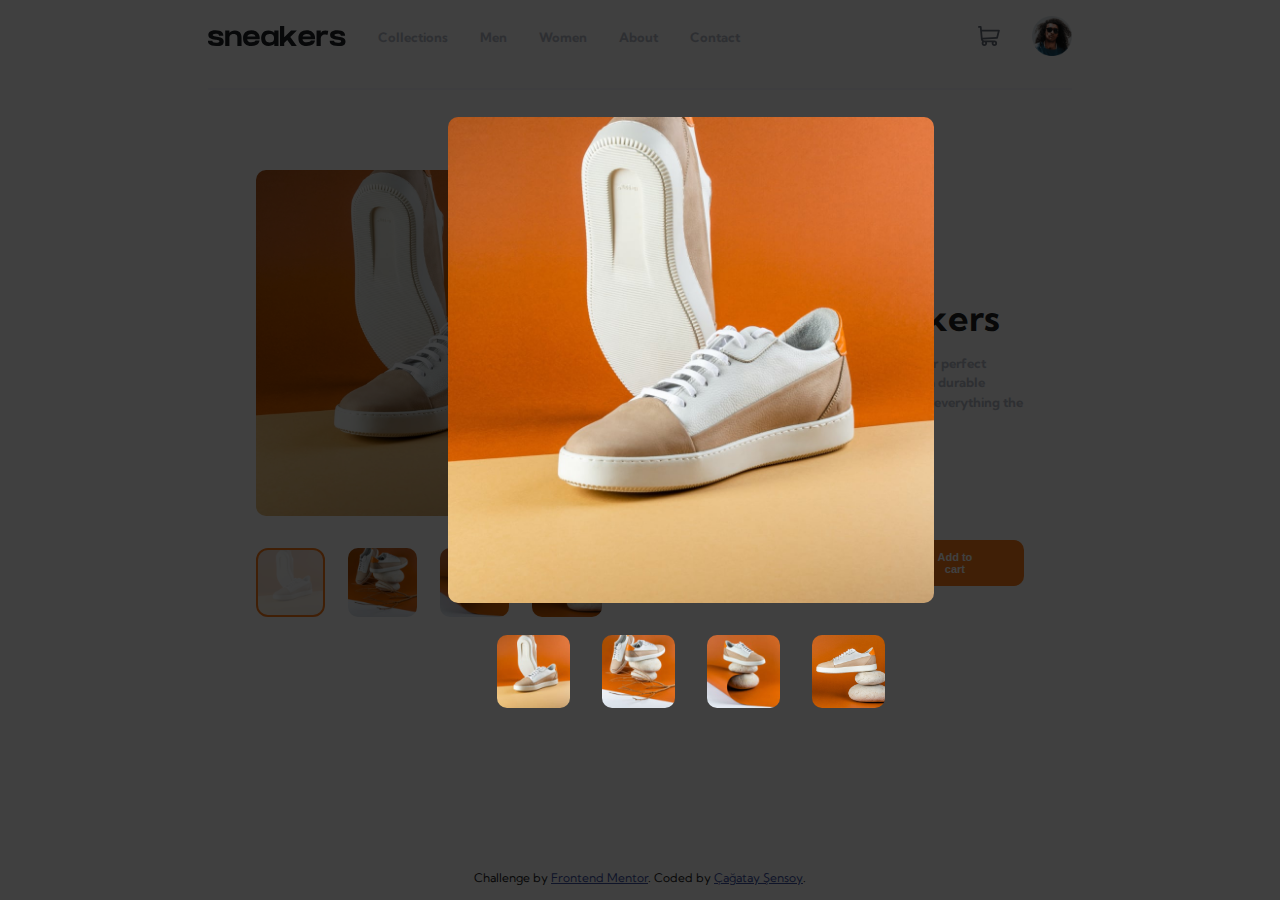
==== indexlight.html @ 440e28bd "lightbox added" ====
<!DOCTYPE html>
<html lang="en">
  <head>
    <meta charset="UTF-8" />
    <meta name="viewport" content="width=device-width, initial-scale=1.0" />
    <!-- displays site properly based on user's device -->
    <link href="assets\css\reset.css" rel="stylesheet" type="text/css" />
    <link href="assets\css\my-reset.css" rel="stylesheet" type="text/css" />
    <link rel="stylesheet" href="assets\css\stylelight.css" type="text/css" />
    <link
      rel="icon"
      type="image/png"
      sizes="32x32"
      href="./images/favicon-32x32.png"
    />
    <title>Frontend Mentor | E-commerce product page</title>
  </head>
  <body>
    <div class="main">
      <div class="lightdiv">
        <div class="lightdivin">
      <img src="assets\images\image-product-1.jpg" alt="" class="lightimg">
      <div class="lightdivsmall">
        <img src="assets\images\image-product-1-thumbnail.jpg" alt="">
        <img src="assets\images\image-product-2-thumbnail.jpg" alt="">
        <img src="assets\images\image-product-3-thumbnail.jpg" alt="">
        <img src="assets\images\image-product-4.jpg" alt="">
      </div>
    </div>
      </div>
      <div class="page">
        <div class="head">
          <div class="headleft">
            <div class="logo">
              <a href="">
                <svg width="138" height="20" xmlns="http://www.w3.org/2000/svg">
                  <path
                    d="M8.217 20c4.761 0 7.519-.753 7.519-4.606 0-3.4-3.38-4.172-6.66-4.682l-.56-.085-.279-.041-.35-.053c-2.7-.405-3.18-.788-3.18-1.471 0-.478.49-1.331 2.843-1.331 2.455 0 3.493.647 3.493 1.87v.134h4.281v-.133c0-2.389-1.35-5.238-7.774-5.238-5.952 0-7.201 2.584-7.201 4.752 0 3.097 2.763 4.086 7.223 4.675.21.028.433.054.659.081 1.669.197 3.172.42 3.172 1.585 0 1.01-1.615 1.222-3.298 1.222-2.797 0-3.784-.593-3.784-1.92v-.134H.002L0 14.926v.317c.008.79.118 1.913 1.057 2.862C2.303 19.362 4.712 20 8.217 20Zm13.21 0v-7.49c0-2.104.547-4.423 4.176-4.423 3.915 0 3.778 2.777 3.768 4.042V20h4.18v-7.768c0-2.264-.176-7.766-6.732-7.766-2.778 0-4.192.911-5.195 2.28h-.197V4.467H17.22V20h4.207Zm21.959 0c5.094 0 7.787-2.07 8.217-5.405H47.53c-.386 1.02-1.63 1.72-4.143 1.72-2.721 0-3.962-1.03-4.25-3.106h12.527c.24-2.13-.029-5.417-3.026-7.44v.005c-1.312-.915-3.056-1.465-5.251-1.465-5.24 0-8.336 2.772-8.336 7.845 0 5.17 3.02 7.846 8.336 7.846Zm4.099-9.574h-8.188c.486-1.574 1.764-2.431 4.089-2.431 2.994 0 3.755 1.267 4.099 2.431ZM70.499 20V4.457H66.29V6.74h-.176c-1.053-1.377-2.809-2.283-5.677-2.283-6.433 0-7.225 5.293-7.253 7.635v.137c0 2.092.732 7.771 7.241 7.771 2.914 0 4.684-.818 5.734-2.169h.131V20H70.5Zm-8.854-3.623c-3.996 0-4.447-3.032-4.447-4.148 0-1.21.426-4.148 4.455-4.148 3.631 0 4.374 2.044 4.374 4.148 0 2.35-.742 4.148-4.382 4.148ZM88.826 20l-6.529-9.045 6.588-6.488h-5.827l-6.836 6.756V0h-4.187v19.954h4.187V16.94l3.02-2.976L83.6 20h5.226Zm9.9 0c5.094 0 7.786-2.07 8.217-5.405h-4.074c-.387 1.02-1.63 1.72-4.143 1.72-2.721 0-3.962-1.03-4.25-3.106h12.527c.24-2.13-.029-5.417-3.026-7.44v.005c-1.312-.915-3.057-1.465-5.251-1.465-5.24 0-8.336 2.772-8.336 7.845 0 5.17 3.02 7.846 8.336 7.846Zm4.098-9.574h-8.187c.485-1.574 1.763-2.431 4.089-2.431 2.994 0 3.755 1.267 4.098 2.431ZM112.76 20v-6.97c0-2.103.931-4.542 4.05-4.542 1.33 0 2.393.236 2.785.346l.67-3.976c-.728-.16-1.626-.392-2.757-.392-2.665 0-3.622.794-4.486 2.282h-.262V4.466h-4.21V20h4.21Zm17.221 0c4.761 0 7.519-.753 7.519-4.606 0-3.4-3.38-4.172-6.66-4.682l-.56-.085-.279-.041-.349-.053c-2.701-.405-3.181-.788-3.181-1.471 0-.478.49-1.331 2.843-1.331 2.455 0 3.493.647 3.493 1.87v.134h4.282v-.133c0-2.389-1.35-5.238-7.775-5.238-5.952 0-7.201 2.584-7.201 4.752 0 3.097 2.763 4.086 7.224 4.675.21.028.432.054.658.081 1.669.197 3.172.42 3.172 1.585 0 1.01-1.615 1.222-3.298 1.222-2.796 0-3.784-.593-3.784-1.92v-.134h-4.319l-.001.301v.317c.008.79.117 1.913 1.056 2.862 1.246 1.257 3.655 1.895 7.16 1.895Z"
                    fill="#1D2026"
                    fill-rule="nonzero"
                  />
                </svg>
              </a>
            </div>
            <div class="menu">
              <ul>
                <li><a href="#" class="">Collections</a></li>
                <li><a href="#" class="">Men</a></li>
                <li><a href="#" class="">Women</a></li>
                <li><a href="#" class="">About</a></li>
                <li><a href="#" class="">Contact</a></li>
              </ul>
            </div>
          </div>

          <div class="headright">
            <div class="basket">
              <a href="">
                <svg width="22" height="20" xmlns="http://www.w3.org/2000/svg">
                  <path
                    d="M20.925 3.641H3.863L3.61.816A.896.896 0 0 0 2.717 0H.897a.896.896 0 1 0 0 1.792h1l1.031 11.483c.073.828.52 1.726 1.291 2.336C2.83 17.385 4.099 20 6.359 20c1.875 0 3.197-1.87 2.554-3.642h4.905c-.642 1.77.677 3.642 2.555 3.642a2.72 2.72 0 0 0 2.717-2.717 2.72 2.72 0 0 0-2.717-2.717H6.365c-.681 0-1.274-.41-1.53-1.009l14.321-.842a.896.896 0 0 0 .817-.677l1.821-7.283a.897.897 0 0 0-.87-1.114ZM6.358 18.208a.926.926 0 0 1 0-1.85.926.926 0 0 1 0 1.85Zm10.015 0a.926.926 0 0 1 0-1.85.926.926 0 0 1 0 1.85Zm2.021-7.243-13.8.81-.57-6.341h15.753l-1.383 5.53Z"
                    fill="#69707D"
                    fill-rule="nonzero"
                  />
                </svg>
              </a>
            </div>
            <div class="avatar">
              <a href="">
                <img
                  src="assets\images\image-avatar.png"
                  alt=""
                  style="width: 40px; height: 40px"
              /></a>
            </div>
          </div>
        </div>

        <div class="middle">
          <div class="images">
            <div class="big">
              <img src="assets\images\image-product-1.jpg" alt="" />
            </div>
            <div class="small">
              <div class="smallimg1">
                <a href=""><img src="assets\images\image-product-1-thumbnail.jpg" alt="" /></a>
              </div>
              <div class="smallimg2">
                <a href=""><img src="assets\images\image-product-2-thumbnail.jpg" alt="" /></a>
              </div>
              <div class="smallimg3">
                <a href=""><img src="assets\images\image-product-3-thumbnail.jpg" alt="" /></a>
              </div>
              <div class="smallimg4">
                <a href=""><img src="assets\images\image-product-4-thumbnail.jpg" alt="" /></a>
              </div>
            </div>
          </div>
          <div class="exp">
            <h2 class="sc">SNEAKER COMPANY</h2>
            <h1 class="fles">Fall Limited Edition Sneakers</h1>
            <p class="para">
              These low-profile sneakers are your perfect casual wear companion.
              Featuring a durable rubber outer sole, they’ll withstand
              everything the weather can offer.
            </p>
            <div class="exp2">
              <p class="pbb">$125.00</p>
              <p class="po">50%</p>
            </div>
            <div class="exp3"><p>$250.00</p></div>
            <div class="exp4">
              <div class="add">
                <a href="">-</a>
                <p>0</p>
                <a href="">+</a>
              </div>

              <div class="cart">
                <button>
                  <svg
                    width="22"
                    height="20"
                    xmlns="http://www.w3.org/2000/svg"
                    "
                    class="svgbasket"
                  >
                    <path
                      d="M20.925 3.641H3.863L3.61.816A.896.896 0 0 0 2.717 0H.897a.896.896 0 1 0 0 1.792h1l1.031 11.483c.073.828.52 1.726 1.291 2.336C2.83 17.385 4.099 20 6.359 20c1.875 0 3.197-1.87 2.554-3.642h4.905c-.642 1.77.677 3.642 2.555 3.642a2.72 2.72 0 0 0 2.717-2.717 2.72 2.72 0 0 0-2.717-2.717H6.365c-.681 0-1.274-.41-1.53-1.009l14.321-.842a.896.896 0 0 0 .817-.677l1.821-7.283a.897.897 0 0 0-.87-1.114ZM6.358 18.208a.926.926 0 0 1 0-1.85.926.926 0 0 1 0 1.85Zm10.015 0a.926.926 0 0 1 0-1.85.926.926 0 0 1 0 1.85Zm2.021-7.243-13.8.81-.57-6.341h15.753l-1.383 5.53Z"
                      fill="hsl(0, 0%, 100%)"
                      fill-rule="nonzero"
                    />
                  </svg>
                  <p class="addcart">Add to cart</p>
                </button>
              </div>
            </div>
          </div>
        </div>

        <div class="attribution">
          Challenge by
          <a href="https://www.frontendmentor.io?ref=challenge" target="_blank"
            >Frontend Mentor</a
          >. Coded by <a href="#">Çağatay Şensoy</a>.
        </div>
      </div>
    </div>
  </body>
</html>
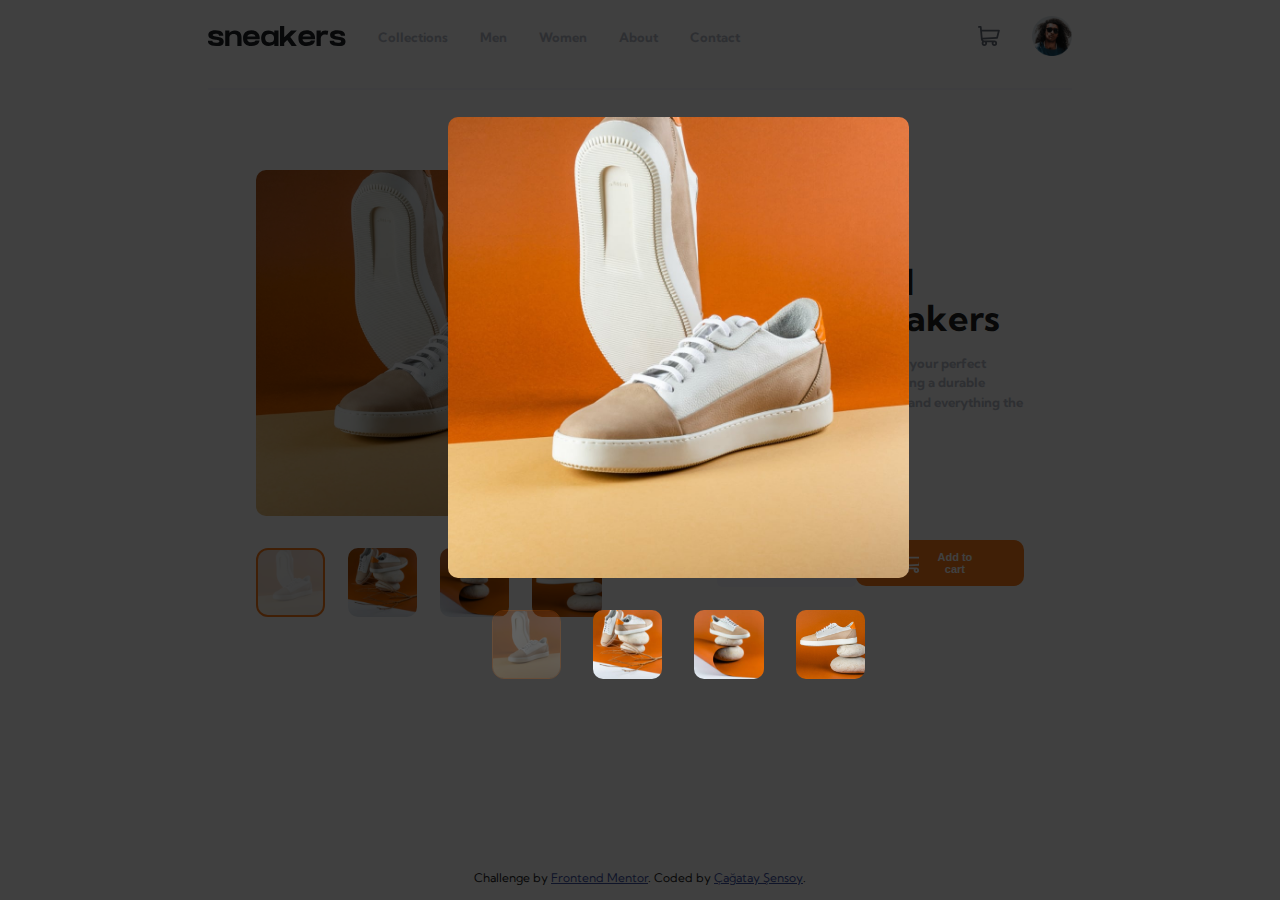
==== commit 3f5a2e56: "new version" ====
--- a/indexlight.html
+++ b/indexlight.html
@@ -21,7 +21,7 @@
         <div class="lightdivin">
       <img src="assets\images\image-product-1.jpg" alt="" class="lightimg">
       <div class="lightdivsmall">
-        <img src="assets\images\image-product-1-thumbnail.jpg" alt="">
+        <img src="assets\images\image-product-1-thumbnail.jpg" alt="" style="opacity: 0.2; border: 1px solid hsl(26, 100%, 55%); border-radius: 12px;">
         <img src="assets\images\image-product-2-thumbnail.jpg" alt="">
         <img src="assets\images\image-product-3-thumbnail.jpg" alt="">
         <img src="assets\images\image-product-4.jpg" alt="">
